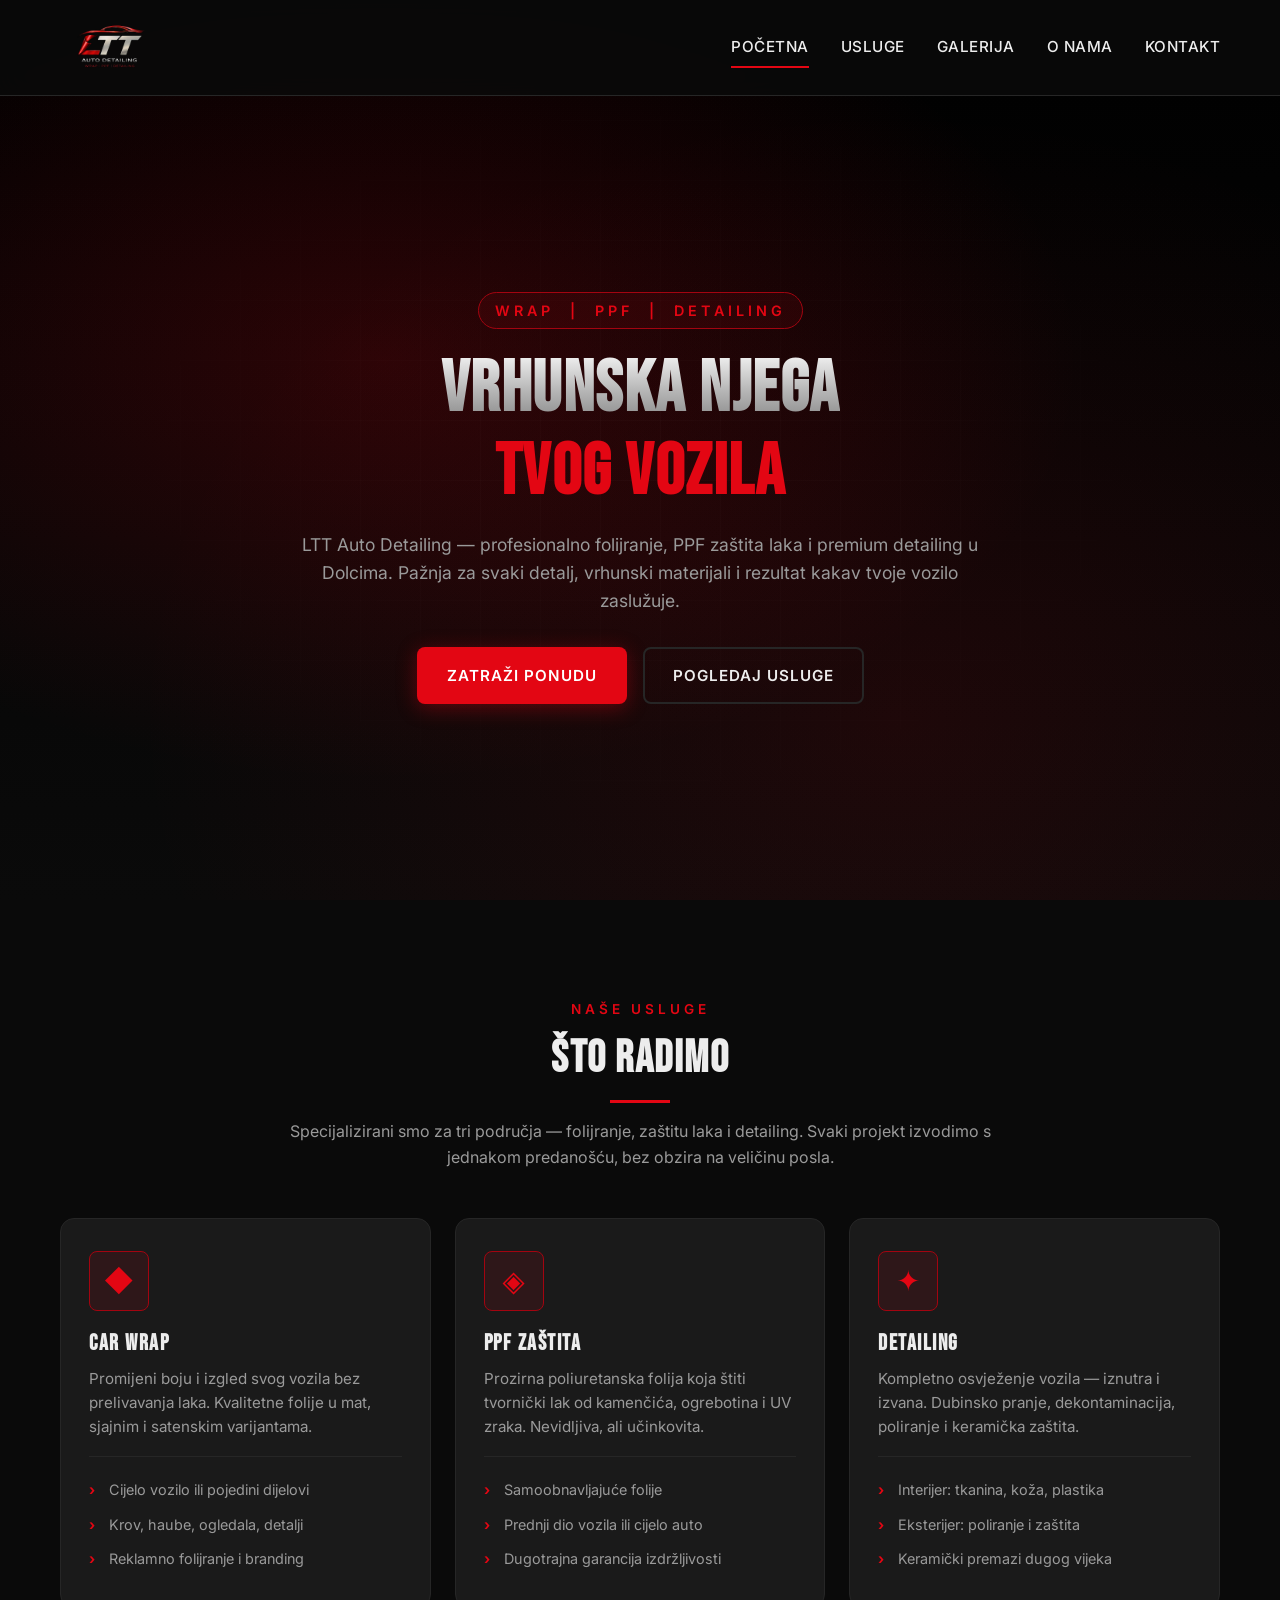
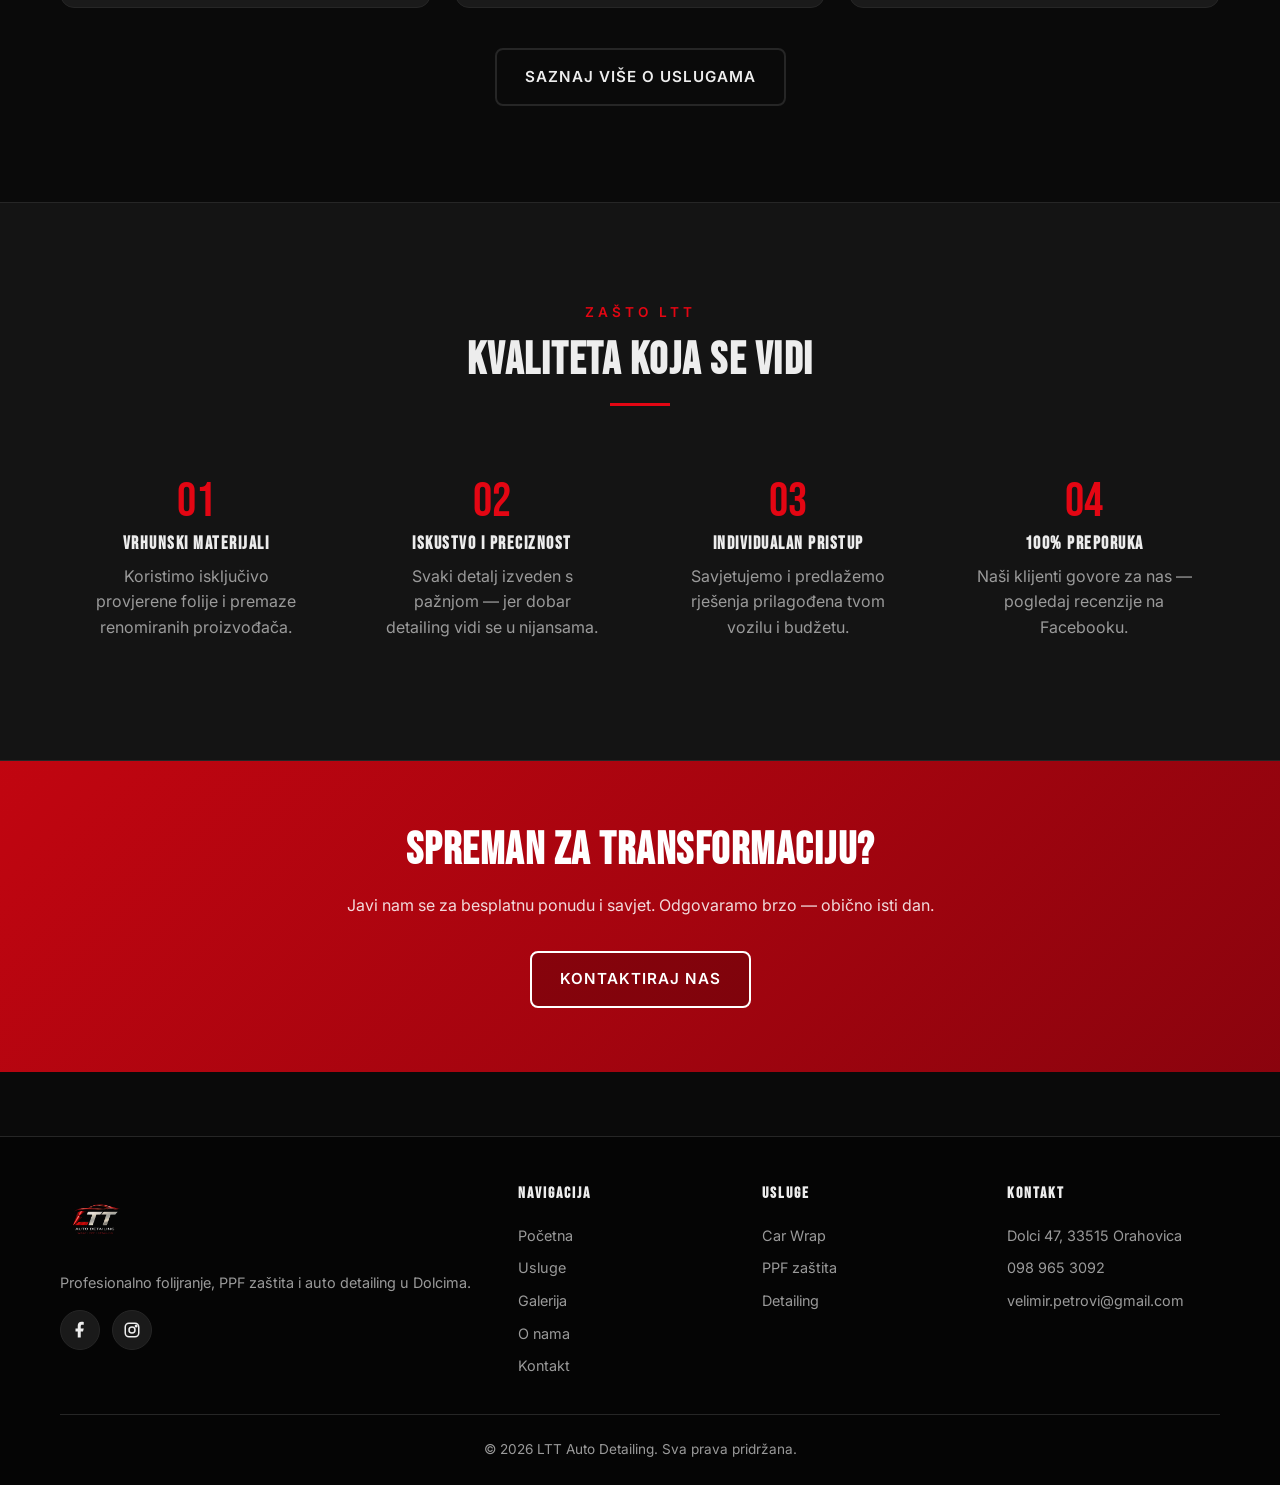
==== index.html @ 3e477ee9 "Initial commit — LTT Auto Detailing website" ====
<!DOCTYPE html>
<html lang="hr">
<head>
<meta charset="UTF-8">
<meta name="viewport" content="width=device-width, initial-scale=1.0">
<title>LTT Auto Detailing Orahovica — Wrap, PPF i Detailing vozila</title>
<meta name="description" content="LTT Auto Detailing Orahovica — profesionalno folijranje vozila (wrap), PPF zaštita laka i premium detailing. Vrhunska kvaliteta, pouzdanost i pažnja za svaki detalj.">
<meta name="keywords" content="auto detailing Orahovica, wrap folija auto, PPF zaštita, poliranje auta, keramička zaštita, LTT Auto Detailing, folijranje vozila Slavonija">
<meta name="author" content="LTT Auto Detailing">
<meta name="robots" content="index, follow">
<link rel="canonical" href="/index.html">

<!-- Open Graph -->
<meta property="og:type" content="website">
<meta property="og:title" content="LTT Auto Detailing — Wrap, PPF i Detailing">
<meta property="og:description" content="Profesionalno folijranje, PPF zaštita i detailing vozila u Dolcima. Vrhunski materijali i besprijekorna izvedba.">
<meta property="og:image" content="img/logo.webp">
<meta property="og:locale" content="hr_HR">

<link rel="icon" type="image/webp" href="img/logo.webp">
<link rel="preconnect" href="https://fonts.googleapis.com">
<link rel="preconnect" href="https://fonts.gstatic.com" crossorigin>
<link href="https://fonts.googleapis.com/css2?family=Bebas+Neue&family=Inter:wght@400;500;600;700&display=swap" rel="stylesheet">
<link rel="stylesheet" href="css/style.css">

<!-- Schema.org LocalBusiness -->
<script type="application/ld+json">
{
  "@context": "https://schema.org",
  "@type": "AutoBodyShop",
  "name": "LTT Auto Detailing",
  "image": "img/logo.webp",
  "description": "Profesionalni auto detailing, wrap folijranje i PPF zaštita vozila.",
  "address": {
    "@type": "PostalAddress",
    "streetAddress": "Dolci 47",
    "addressLocality": "Orahovica",
    "postalCode": "33515",
    "addressCountry": "HR"
  },
  "geo": { "@type": "GeoCoordinates", "latitude": 45.5499415, "longitude": 17.9334057 },
  "telephone": "+385989653092",
  "email": "velimir.petrovi@gmail.com",
  "url": "/",
  "openingHoursSpecification": [
    { "@type": "OpeningHoursSpecification", "dayOfWeek": ["Monday","Tuesday","Wednesday","Thursday","Friday","Saturday"], "opens": "09:00", "closes": "17:00" }
  ],
  "sameAs": [
    "https://www.facebook.com/ltautodetailingdolci",
    "https://www.instagram.com/ltt_auto_detailing/"
  ],
  "aggregateRating": { "@type": "AggregateRating", "ratingValue": "5.0", "reviewCount": "6" }
}
</script>
</head>
<body>

<!-- HEADER -->
<header class="site-header">
  <div class="header-inner">
    <a href="index.html" class="logo-link" aria-label="LTT Auto Detailing — naslovnica">
      <img src="img/logo.webp" alt="LTT Auto Detailing logo">
    </a>
    <button class="nav-toggle" aria-label="Otvori izbornik" aria-expanded="false">
      <span></span><span></span><span></span>
    </button>
    <nav class="nav">
      <a href="index.html" class="active">Početna</a>
      <a href="usluge.html">Usluge</a>
      <a href="galerija.html">Galerija</a>
      <a href="o-nama.html">O nama</a>
      <a href="kontakt.html">Kontakt</a>
    </nav>
  </div>
</header>

<!-- HERO -->
<section class="hero">
  <div class="hero-inner">
    <span class="eyebrow">Wrap &nbsp;|&nbsp; PPF &nbsp;|&nbsp; Detailing</span>
    <h1><span class="silver">Vrhunska njega</span><br><span class="accent">tvog vozila</span></h1>
    <p class="lead">
      LTT Auto Detailing — profesionalno folijranje, PPF zaštita laka i premium detailing u Dolcima.
      Pažnja za svaki detalj, vrhunski materijali i rezultat kakav tvoje vozilo zaslužuje.
    </p>
    <div class="hero-cta">
      <a href="kontakt.html" class="btn btn-primary">Zatraži ponudu</a>
      <a href="usluge.html" class="btn btn-ghost">Pogledaj usluge</a>
    </div>
  </div>
</section>

<!-- USLUGE preview -->
<section class="section">
  <div class="container">
    <div class="section-header">
      <span class="eyebrow">Naše usluge</span>
      <h2 class="underline-red">Što radimo</h2>
      <p>Specijalizirani smo za tri područja — folijranje, zaštitu laka i detailing. Svaki projekt izvodimo s jednakom predanošću, bez obzira na veličinu posla.</p>
    </div>

    <div class="services-grid">
      <article class="service-card">
        <div class="service-icon">◆</div>
        <h3>Car Wrap</h3>
        <p>Promijeni boju i izgled svog vozila bez preliv­avanja laka. Kvalitetne folije u mat, sjajnim i satenskim varijantama.</p>
        <ul>
          <li>Cijelo vozilo ili pojedini dijelovi</li>
          <li>Krov, haube, ogledala, detalji</li>
          <li>Reklamno folijranje i branding</li>
        </ul>
      </article>

      <article class="service-card">
        <div class="service-icon">◈</div>
        <h3>PPF zaštita</h3>
        <p>Prozirna poliuretanska folija koja štiti tvornički lak od kamenčića, ogrebotina i UV zraka. Nevidljiva, ali učinkovita.</p>
        <ul>
          <li>Samoobnavljajuće folije</li>
          <li>Prednji dio vozila ili cijelo auto</li>
          <li>Dugotrajna garancija izdržljivosti</li>
        </ul>
      </article>

      <article class="service-card">
        <div class="service-icon">✦</div>
        <h3>Detailing</h3>
        <p>Kompletno osvježenje vozila — iznutra i izvana. Dubinsko pranje, dekontaminacija, poliranje i keramička zaštita.</p>
        <ul>
          <li>Interijer: tkanina, koža, plastika</li>
          <li>Eksterijer: poliranje i zaštita</li>
          <li>Keramički premazi dugog vijeka</li>
        </ul>
      </article>
    </div>

    <div style="text-align:center; margin-top:2.5rem;">
      <a href="usluge.html" class="btn btn-ghost">Saznaj više o uslugama</a>
    </div>
  </div>
</section>

<!-- ZAŠTO MI -->
<section class="section section-alt">
  <div class="container">
    <div class="section-header">
      <span class="eyebrow">Zašto LTT</span>
      <h2 class="underline-red">Kvaliteta koja se vidi</h2>
    </div>

    <div class="features">
      <div class="feature">
        <div class="feature-num">01</div>
        <h3>Vrhunski materijali</h3>
        <p>Koristimo isključivo provjerene folije i premaze renomiranih proizvođača.</p>
      </div>
      <div class="feature">
        <div class="feature-num">02</div>
        <h3>Iskustvo i preciznost</h3>
        <p>Svaki detalj izveden s pažnjom — jer dobar detailing vidi se u nijansama.</p>
      </div>
      <div class="feature">
        <div class="feature-num">03</div>
        <h3>Individualan pristup</h3>
        <p>Savjetujemo i predlažemo rješenja prilagođena tvom vozilu i budžetu.</p>
      </div>
      <div class="feature">
        <div class="feature-num">04</div>
        <h3>100% preporuka</h3>
        <p>Naši klijenti govore za nas — pogledaj recenzije na Facebooku.</p>
      </div>
    </div>
  </div>
</section>

<!-- CTA -->
<section class="cta-strip">
  <div class="container">
    <h2>Spreman za transformaciju?</h2>
    <p>Javi nam se za besplatnu ponudu i savjet. Odgovaramo brzo — obično isti dan.</p>
    <a href="kontakt.html" class="btn btn-ghost">Kontaktiraj nas</a>
  </div>
</section>

<!-- FOOTER -->
<footer class="site-footer">
  <div class="container">
    <div class="footer-grid">
      <div class="footer-brand">
        <img src="img/logo.webp" alt="LTT Auto Detailing">
        <p>Profesionalno folijranje, PPF zaštita i auto detailing u Dolcima.</p>
        <div class="socials">
          <a href="https://www.facebook.com/ltautodetailingdolci?locale=hr_HR" target="_blank" rel="noopener" aria-label="Facebook">
            <svg width="18" height="18" viewBox="0 0 24 24" fill="currentColor"><path d="M13 22v-8h3l1-4h-4V7c0-1.1.4-2 2-2h2V1.2C16.5 1.1 15.3 1 14 1c-3 0-5 1.8-5 5v4H6v4h3v8h4z"/></svg>
          </a>
          <a href="https://www.instagram.com/ltt_auto_detailing/" target="_blank" rel="noopener" aria-label="Instagram">
            <svg width="18" height="18" viewBox="0 0 24 24" fill="none" stroke="currentColor" stroke-width="2"><rect x="3" y="3" width="18" height="18" rx="5"/><circle cx="12" cy="12" r="4"/><circle cx="17.5" cy="6.5" r="1" fill="currentColor"/></svg>
          </a>
        </div>
      </div>
      <div>
        <h4>Navigacija</h4>
        <ul>
          <li><a href="index.html">Početna</a></li>
          <li><a href="usluge.html">Usluge</a></li>
          <li><a href="galerija.html">Galerija</a></li>
          <li><a href="o-nama.html">O nama</a></li>
          <li><a href="kontakt.html">Kontakt</a></li>
        </ul>
      </div>
      <div>
        <h4>Usluge</h4>
        <ul>
          <li><a href="usluge.html#wrap">Car Wrap</a></li>
          <li><a href="usluge.html#ppf">PPF zaštita</a></li>
          <li><a href="usluge.html#detailing">Detailing</a></li>
        </ul>
      </div>
      <div>
        <h4>Kontakt</h4>
        <ul>
          <li>Dolci 47, 33515 Orahovica</li>
          <li><a href="tel:+385989653092">098 965 3092</a></li>
          <li><a href="mailto:velimir.petrovi@gmail.com">velimir.petrovi@gmail.com</a></li>
        </ul>
      </div>
    </div>
    <div class="footer-bottom">
      © <span class="year"></span> LTT Auto Detailing. Sva prava pridržana.
    </div>
  </div>
</footer>

<script src="js/script.js"></script>
</body>
</html>
---- css/style.css ----
/* ==========================================================================
   LTT Auto Detailing — stylesheet
   Paleta: crna pozadina, crveni akcent (#e30613), srebrno/metalik tekst
   ========================================================================== */

:root {
  --bg: #0a0a0a;
  --bg-elev: #141414;
  --bg-card: #1a1a1a;
  --border: #262626;
  --red: #e30613;
  --red-dark: #a30410;
  --red-glow: rgba(227, 6, 19, 0.35);
  --text: #ededed;
  --text-muted: #9a9a9a;
  --silver: linear-gradient(180deg, #ffffff 0%, #b8b8b8 50%, #7a7a7a 100%);
  --shadow: 0 10px 30px rgba(0, 0, 0, 0.5);
  --radius: 8px;
  --radius-lg: 14px;
  --max-w: 1200px;
  --header-h: 96px;
}

* { box-sizing: border-box; margin: 0; padding: 0; }

html { scroll-behavior: smooth; }

body {
  font-family: 'Inter', system-ui, -apple-system, Segoe UI, Roboto, Arial, sans-serif;
  background: var(--bg);
  color: var(--text);
  line-height: 1.6;
  min-height: 100vh;
  overflow-x: hidden;
}

img { max-width: 100%; display: block; height: auto; }

a { color: inherit; text-decoration: none; transition: color .2s ease; }
a:hover { color: var(--red); }

h1, h2, h3, h4 {
  font-family: 'Bebas Neue', 'Oswald', Impact, sans-serif;
  font-weight: 700;
  letter-spacing: 1.5px;
  line-height: 1.15;
  text-transform: uppercase;
}

h1 { font-size: clamp(2.4rem, 6vw, 4.5rem); }
h2 { font-size: clamp(1.8rem, 4vw, 2.8rem); margin-bottom: 1rem; }
h3 { font-size: 1.4rem; margin-bottom: .6rem; }

p { color: var(--text-muted); }

.container {
  max-width: var(--max-w);
  margin: 0 auto;
  padding: 0 1.25rem;
}

.accent { color: var(--red); }

/* Silver metallic text effect */
.silver {
  background: var(--silver);
  -webkit-background-clip: text;
  background-clip: text;
  -webkit-text-fill-color: transparent;
  color: transparent;
}

/* ---------- HEADER ---------- */
.site-header {
  position: fixed;
  top: 0; left: 0; right: 0;
  height: var(--header-h);
  background: rgba(10, 10, 10, 0.85);
  backdrop-filter: blur(12px);
  -webkit-backdrop-filter: blur(12px);
  border-bottom: 1px solid var(--border);
  z-index: 100;
}

.header-inner {
  max-width: var(--max-w);
  margin: 0 auto;
  height: 100%;
  padding: 0 1.25rem;
  display: flex;
  align-items: center;
  justify-content: space-between;
}

.logo-link { display: flex; align-items: center; gap: .75rem; }
.logo-link img { height: 99px; width: auto; }
.logo-link:hover { color: var(--text); }

.nav { display: flex; align-items: center; gap: 2rem; }
.nav a {
  font-size: .95rem;
  font-weight: 500;
  letter-spacing: .5px;
  text-transform: uppercase;
  position: relative;
  padding: .25rem 0;
}
.nav a::after {
  content: '';
  position: absolute;
  bottom: -4px; left: 0;
  width: 0; height: 2px;
  background: var(--red);
  transition: width .25s ease;
}
.nav a:hover::after,
.nav a.active::after { width: 100%; }
.nav a.active { color: var(--text); }

.nav-toggle {
  display: none;
  background: none;
  border: 0;
  color: var(--text);
  cursor: pointer;
  padding: .5rem;
}
.nav-toggle span {
  display: block;
  width: 26px;
  height: 2px;
  background: var(--text);
  margin: 5px 0;
  transition: transform .25s, opacity .25s;
}

/* ---------- HERO ---------- */
.hero {
  min-height: 100vh;
  padding-top: var(--header-h);
  display: flex;
  align-items: center;
  position: relative;
  overflow: hidden;
  background:
    radial-gradient(ellipse at 30% 40%, rgba(227, 6, 19, 0.18) 0%, transparent 55%),
    radial-gradient(ellipse at 70% 80%, rgba(227, 6, 19, 0.10) 0%, transparent 60%),
    linear-gradient(180deg, #000 0%, #0a0a0a 100%);
}

.hero::before {
  content: '';
  position: absolute; inset: 0;
  background-image:
    linear-gradient(rgba(255,255,255,.02) 1px, transparent 1px),
    linear-gradient(90deg, rgba(255,255,255,.02) 1px, transparent 1px);
  background-size: 60px 60px;
  pointer-events: none;
  mask-image: radial-gradient(ellipse at center, #000 0%, transparent 75%);
}

.hero-inner {
  position: relative;
  z-index: 1;
  text-align: center;
  padding: 4rem 1.25rem;
  width: 100%;
}

.hero .eyebrow {
  display: inline-block;
  color: var(--red);
  font-size: .9rem;
  font-weight: 600;
  letter-spacing: 4px;
  text-transform: uppercase;
  margin-bottom: 1.25rem;
  padding: .4rem 1rem;
  border: 1px solid var(--red-dark);
  border-radius: 999px;
  background: rgba(227, 6, 19, 0.08);
}

.hero h1 { margin-bottom: 1rem; }
.hero .lead {
  max-width: 680px;
  margin: 0 auto 2rem;
  font-size: 1.1rem;
  color: var(--text-muted);
}

.hero-cta { display: flex; justify-content: center; gap: 1rem; flex-wrap: wrap; }

/* ---------- BUTTONS ---------- */
.btn {
  display: inline-flex;
  align-items: center;
  gap: .5rem;
  padding: .9rem 1.75rem;
  font-weight: 600;
  font-size: .95rem;
  text-transform: uppercase;
  letter-spacing: 1px;
  border-radius: var(--radius);
  border: 2px solid transparent;
  cursor: pointer;
  transition: all .25s ease;
  font-family: inherit;
}

.btn-primary {
  background: var(--red);
  color: #fff;
  box-shadow: 0 4px 20px var(--red-glow);
}
.btn-primary:hover {
  background: var(--red-dark);
  color: #fff;
  transform: translateY(-2px);
  box-shadow: 0 8px 28px var(--red-glow);
}

.btn-ghost {
  background: transparent;
  color: var(--text);
  border-color: var(--border);
}
.btn-ghost:hover {
  border-color: var(--red);
  color: var(--red);
}

/* ---------- SECTION ---------- */
.section { padding: 6rem 0; position: relative; }
.section-alt { background: var(--bg-elev); border-top: 1px solid var(--border); border-bottom: 1px solid var(--border); }

.section-header { text-align: center; margin-bottom: 3rem; }
.section-header .eyebrow {
  color: var(--red);
  font-size: .85rem;
  font-weight: 600;
  letter-spacing: 4px;
  text-transform: uppercase;
  display: inline-block;
  margin-bottom: .75rem;
}
.section-header p { max-width: 720px; margin: 1rem auto 0; }

/* Red underline accent */
.underline-red::after {
  content: '';
  display: block;
  width: 60px;
  height: 3px;
  background: var(--red);
  margin: 1rem auto 0;
}

/* ---------- SERVICES GRID ---------- */
.services-grid {
  display: grid;
  grid-template-columns: repeat(auto-fit, minmax(280px, 1fr));
  gap: 1.5rem;
}

.service-card {
  background: var(--bg-card);
  border: 1px solid var(--border);
  border-radius: var(--radius-lg);
  padding: 2rem 1.75rem;
  transition: transform .3s ease, border-color .3s ease, box-shadow .3s ease;
  position: relative;
  overflow: hidden;
}
.service-card::before {
  content: '';
  position: absolute; top: 0; left: 0;
  width: 100%; height: 3px;
  background: linear-gradient(90deg, var(--red), transparent);
  transform: scaleX(0);
  transform-origin: left;
  transition: transform .4s ease;
}
.service-card:hover {
  transform: translateY(-6px);
  border-color: var(--red-dark);
  box-shadow: 0 20px 40px rgba(0,0,0,.6), 0 0 0 1px var(--red-dark);
}
.service-card:hover::before { transform: scaleX(1); }

.service-icon {
  width: 60px; height: 60px;
  display: flex; align-items: center; justify-content: center;
  background: rgba(227, 6, 19, 0.1);
  border: 1px solid var(--red-dark);
  border-radius: var(--radius);
  margin-bottom: 1.25rem;
  color: var(--red);
  font-size: 1.8rem;
}

.service-card h3 { color: var(--text); }
.service-card p { font-size: .95rem; }
.service-card ul {
  list-style: none;
  margin-top: 1rem;
  padding-top: 1rem;
  border-top: 1px solid var(--border);
}
.service-card ul li {
  color: var(--text-muted);
  font-size: .9rem;
  padding: .35rem 0;
  padding-left: 1.25rem;
  position: relative;
}
.service-card ul li::before {
  content: '›';
  position: absolute; left: 0;
  color: var(--red);
  font-weight: bold;
}

/* ---------- WHY US ---------- */
.features {
  display: grid;
  grid-template-columns: repeat(auto-fit, minmax(220px, 1fr));
  gap: 1.5rem;
  margin-top: 2rem;
}
.feature {
  text-align: center;
  padding: 1.5rem;
}
.feature-num {
  font-family: 'Bebas Neue', sans-serif;
  font-size: 3rem;
  color: var(--red);
  line-height: 1;
  margin-bottom: .5rem;
}
.feature h3 { font-size: 1.1rem; }

/* ---------- CTA STRIP ---------- */
.cta-strip {
  background:
    linear-gradient(135deg, rgba(227,6,19,.85) 0%, rgba(163,4,16,.85) 100%),
    #000;
  padding: 4rem 0;
  text-align: center;
}
.cta-strip h2 { color: #fff; }
.cta-strip p { color: rgba(255,255,255,.85); max-width: 600px; margin: 1rem auto 2rem; }
.cta-strip .btn-ghost {
  border-color: #fff; color: #fff;
  background: rgba(0,0,0,.2);
}
.cta-strip .btn-ghost:hover {
  background: #fff; color: var(--red);
}

/* ---------- GALLERY ---------- */
.gallery-grid {
  display: grid;
  grid-template-columns: repeat(auto-fit, minmax(260px, 1fr));
  gap: 1rem;
}
.gallery-item {
  aspect-ratio: 4/3;
  background: var(--bg-card);
  border: 1px solid var(--border);
  border-radius: var(--radius);
  overflow: hidden;
  position: relative;
  cursor: pointer;
}
.gallery-item img {
  width: 100%; height: 100%;
  object-fit: cover;
  transition: transform .5s ease;
}
.gallery-item:hover img { transform: scale(1.06); }
.gallery-item::after {
  content: '';
  position: absolute; inset: 0;
  background: linear-gradient(180deg, transparent 60%, rgba(227,6,19,.5));
  opacity: 0;
  transition: opacity .3s;
}
.gallery-item:hover::after { opacity: 1; }

.gallery-placeholder {
  aspect-ratio: 4/3;
  background: var(--bg-card);
  border: 2px dashed var(--border);
  border-radius: var(--radius);
  display: flex;
  align-items: center;
  justify-content: center;
  color: var(--text-muted);
  font-size: .9rem;
  text-align: center;
  padding: 1rem;
}

/* ---------- ABOUT ---------- */
.about-grid {
  display: grid;
  grid-template-columns: 1fr 1fr;
  gap: 3rem;
  align-items: center;
}
.about-img {
  border-radius: var(--radius-lg);
  overflow: hidden;
  border: 1px solid var(--border);
  box-shadow: var(--shadow);
  background: var(--bg-card);
  aspect-ratio: 4/3;
  display: flex; align-items: center; justify-content: center;
}
.about-img img { width: 100%; height: 100%; object-fit: cover; }
/* Varijanta za logo (centrirano, s paddingom) */
.about-img--logo { padding: 3rem; }
.about-img--logo img { width: auto; height: auto; max-width: 80%; object-fit: contain; }
.about-text p { margin-bottom: 1rem; font-size: 1.02rem; }
.about-stats {
  display: grid;
  grid-template-columns: repeat(3, 1fr);
  gap: 1rem;
  margin-top: 2rem;
}
.stat { text-align: center; padding: 1rem; border: 1px solid var(--border); border-radius: var(--radius); background: var(--bg-card); }
.stat-num { font-family: 'Bebas Neue', sans-serif; font-size: 2.4rem; color: var(--red); line-height: 1; }
.stat-label { font-size: .8rem; color: var(--text-muted); text-transform: uppercase; letter-spacing: 1px; }

/* ---------- CONTACT ---------- */
.contact-grid {
  display: grid;
  grid-template-columns: 1fr 1fr;
  gap: 2.5rem;
}
.contact-info { display: flex; flex-direction: column; gap: 1.5rem; }
.contact-item {
  display: flex;
  gap: 1rem;
  align-items: flex-start;
  padding: 1.25rem;
  background: var(--bg-card);
  border: 1px solid var(--border);
  border-radius: var(--radius);
  transition: border-color .25s;
}
.contact-item:hover { border-color: var(--red-dark); }
.contact-item .icon {
  flex-shrink: 0;
  width: 44px; height: 44px;
  background: rgba(227,6,19,.1);
  border: 1px solid var(--red-dark);
  border-radius: var(--radius);
  display: flex; align-items: center; justify-content: center;
  color: var(--red);
}
.contact-item h4 { font-size: 1rem; text-transform: uppercase; letter-spacing: 1px; margin-bottom: .25rem; color: var(--text); font-family: inherit; }
.contact-item p, .contact-item a { color: var(--text-muted); font-size: .95rem; }
.contact-item a:hover { color: var(--red); }

/* Form */
.contact-form {
  background: var(--bg-card);
  border: 1px solid var(--border);
  border-radius: var(--radius-lg);
  padding: 2rem;
}
.form-row { margin-bottom: 1.25rem; }
.form-row label {
  display: block;
  font-size: .85rem;
  text-transform: uppercase;
  letter-spacing: 1px;
  margin-bottom: .5rem;
  color: var(--text);
  font-weight: 500;
}
.form-row input,
.form-row select,
.form-row textarea {
  width: 100%;
  padding: .85rem 1rem;
  background: var(--bg);
  border: 1px solid var(--border);
  border-radius: var(--radius);
  color: var(--text);
  font-family: inherit;
  font-size: .95rem;
  transition: border-color .2s, box-shadow .2s;
}
.form-row input:focus,
.form-row select:focus,
.form-row textarea:focus {
  outline: none;
  border-color: var(--red);
  box-shadow: 0 0 0 3px var(--red-glow);
}
.form-row textarea { resize: vertical; min-height: 120px; }

/* Success message */
.form-success {
  text-align: center;
  padding: 2rem 1rem;
  animation: fadeIn .4s ease;
}
.form-success .success-icon {
  width: 72px; height: 72px;
  margin: 0 auto 1.25rem;
  border-radius: 50%;
  background: rgba(227, 6, 19, 0.12);
  border: 2px solid var(--red);
  display: flex; align-items: center; justify-content: center;
  color: var(--red);
  font-size: 2.4rem;
  font-weight: 700;
  box-shadow: 0 0 0 6px rgba(227, 6, 19, 0.08);
}
.form-success h3 {
  color: var(--text);
  font-size: 1.5rem;
  margin-bottom: .5rem;
}
.form-success p {
  color: var(--text-muted);
  font-size: 1rem;
}
@keyframes fadeIn {
  from { opacity: 0; transform: translateY(10px); }
  to   { opacity: 1; transform: translateY(0); }
}
@keyframes fadeOut {
  from { opacity: 1; transform: translateY(0); }
  to   { opacity: 0; transform: translateY(-10px); }
}
.form-success.fade-out { animation: fadeOut .4s ease forwards; }
.fade-in { animation: fadeIn .45s ease both; }

/* Hours */
.hours-list {
  background: var(--bg-card);
  border: 1px solid var(--border);
  border-radius: var(--radius);
  overflow: hidden;
}
.hours-list li {
  display: flex;
  justify-content: space-between;
  padding: .85rem 1.25rem;
  border-bottom: 1px solid var(--border);
  list-style: none;
  font-size: .95rem;
}
.hours-list li:last-child { border-bottom: 0; }
.hours-list li.today { background: rgba(227,6,19,.08); }
.hours-list .day { color: var(--text); font-weight: 500; text-transform: uppercase; letter-spacing: 1px; font-size: .85rem; }
.hours-list .time { color: var(--text-muted); }
.hours-list .closed { color: var(--red); font-weight: 600; }

/* Map */
.map-wrap {
  margin-top: 3rem;
  border-radius: var(--radius-lg);
  overflow: hidden;
  border: 1px solid var(--border);
  height: 420px;
  filter: grayscale(30%) contrast(1.1);
}
.map-wrap iframe { width: 100%; height: 100%; border: 0; display: block; }

/* ---------- FOOTER ---------- */
.site-footer {
  background: #050505;
  border-top: 1px solid var(--border);
  padding: 3rem 0 1.5rem;
  margin-top: 4rem;
}
.footer-grid {
  display: grid;
  grid-template-columns: 2fr 1fr 1fr 1fr;
  gap: 2rem;
  margin-bottom: 2rem;
}
.footer-grid h4 {
  font-size: 1rem;
  color: var(--text);
  margin-bottom: 1rem;
  letter-spacing: 2px;
}
.footer-grid ul { list-style: none; }
.footer-grid li { padding: .3rem 0; font-size: .9rem; color: var(--text-muted); }
.footer-grid a { color: var(--text-muted); }
.footer-grid a:hover { color: var(--red); }
.footer-brand img { height: 70px; margin-bottom: 1rem; }
.footer-brand p { font-size: .9rem; }

.socials { display: flex; gap: .75rem; margin-top: 1rem; }
.socials a {
  width: 40px; height: 40px;
  border-radius: 50%;
  background: var(--bg-card);
  border: 1px solid var(--border);
  display: flex; align-items: center; justify-content: center;
  color: var(--text);
  transition: all .25s;
}
.socials a:hover {
  background: var(--red);
  border-color: var(--red);
  color: #fff;
  transform: translateY(-3px);
}

.footer-bottom {
  border-top: 1px solid var(--border);
  padding-top: 1.5rem;
  text-align: center;
  font-size: .85rem;
  color: var(--text-muted);
}

/* ---------- PAGE HERO (inner pages) ---------- */
.page-hero {
  padding-top: calc(var(--header-h) + 4rem);
  padding-bottom: 4rem;
  text-align: center;
  background:
    radial-gradient(ellipse at center top, rgba(227,6,19,.18) 0%, transparent 60%),
    linear-gradient(180deg, #000, #0a0a0a);
  border-bottom: 1px solid var(--border);
}
.page-hero p { max-width: 680px; margin: 1rem auto 0; }
.breadcrumbs {
  font-size: .85rem;
  color: var(--text-muted);
  margin-top: 1rem;
  text-transform: uppercase;
  letter-spacing: 2px;
}
.breadcrumbs a:hover { color: var(--red); }

/* ---------- RESPONSIVE ---------- */
@media (max-width: 860px) {
  .about-grid, .contact-grid { grid-template-columns: 1fr; }
  .footer-grid { grid-template-columns: 1fr 1fr; }
}

@media (max-width: 640px) {
  .nav-toggle { display: block; }
  .nav {
    position: fixed;
    top: var(--header-h);
    left: 0; right: 0;
    background: rgba(10,10,10,.98);
    backdrop-filter: blur(12px);
    flex-direction: column;
    gap: 0;
    padding: 1rem 0;
    border-bottom: 1px solid var(--border);
    transform: translateY(-120%);
    transition: transform .3s ease;
  }
  .nav.open { transform: translateY(0); }
  .nav a { padding: 1rem 1.5rem; width: 100%; text-align: center; }
  .section { padding: 4rem 0; }
  .footer-grid { grid-template-columns: 1fr; text-align: center; }
  .socials { justify-content: center; }
  .about-stats { grid-template-columns: 1fr; }
  .logo-link img { height: 75px; }
}
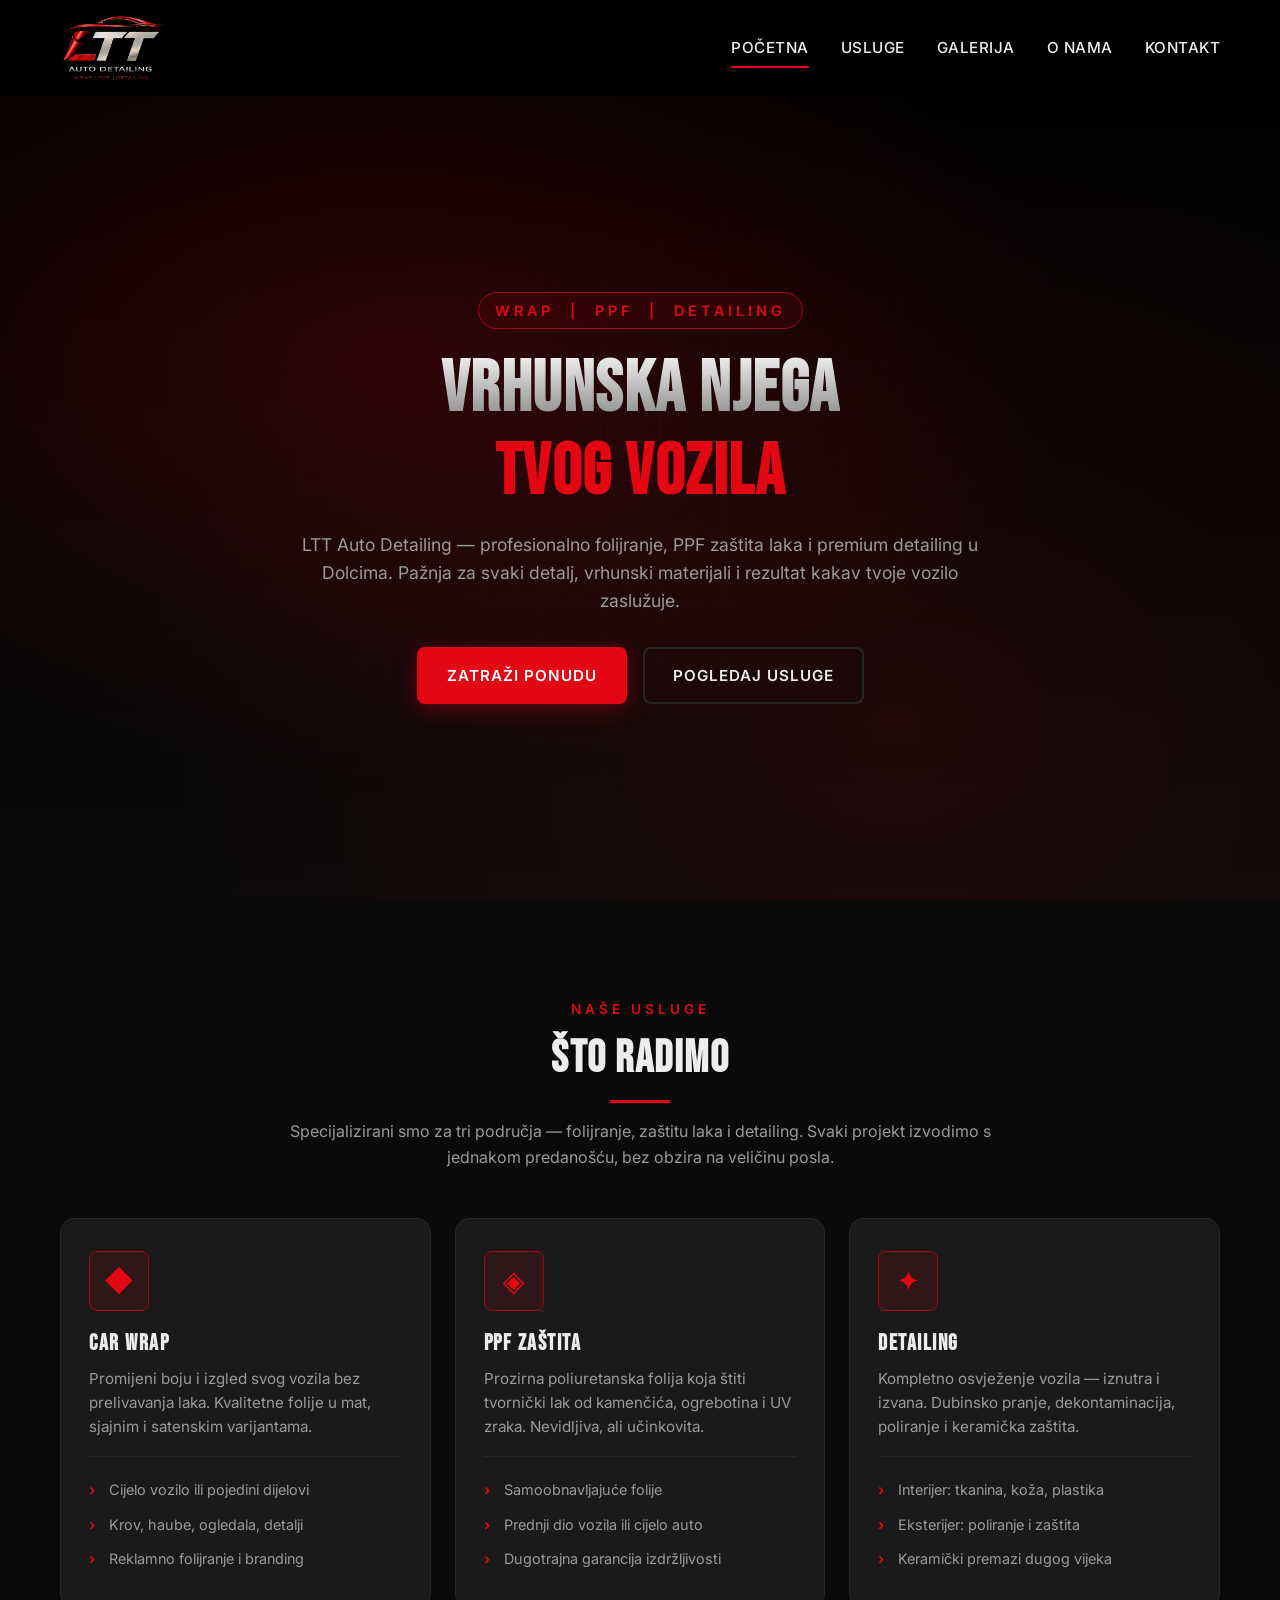
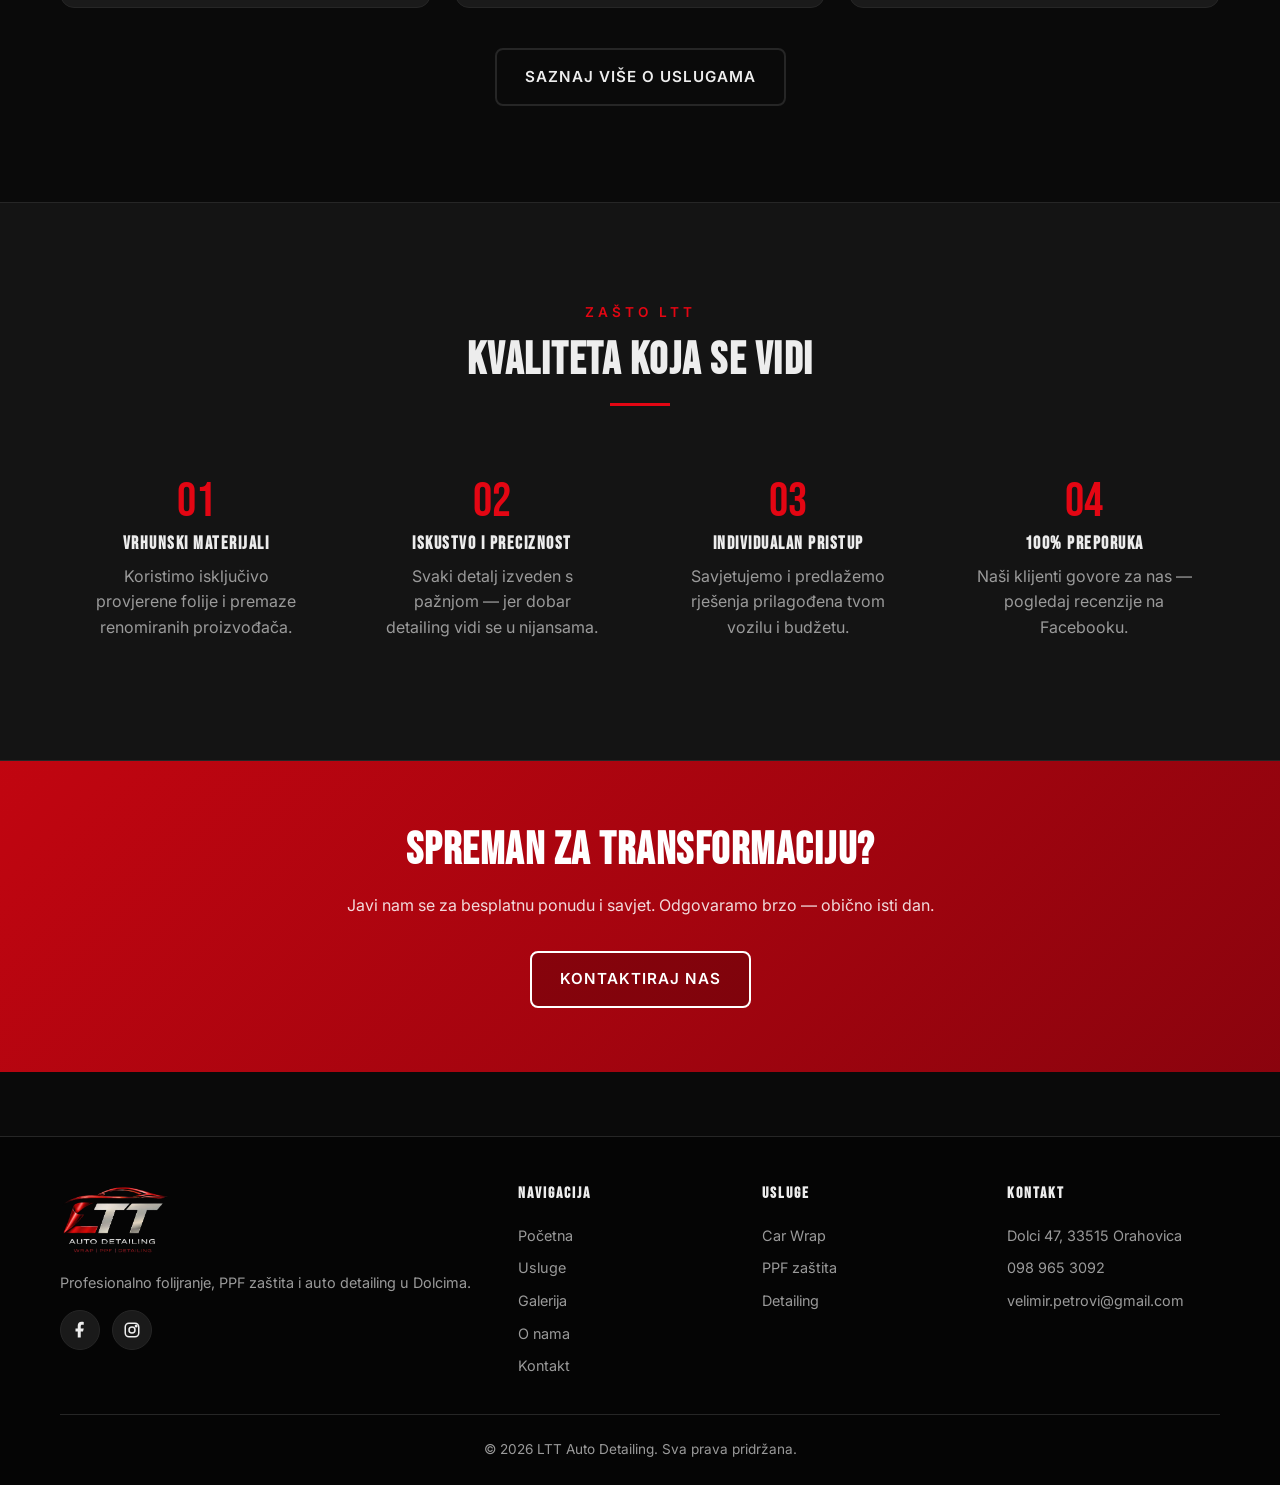
==== commit 61b6f084: "Make homepage service cards link to their sections on usluge.html Co-Authored-By: Claude Opus 4.6 <n" ====
--- a/index.html
+++ b/index.html
@@ -8,13 +8,14 @@
 <meta name="keywords" content="auto detailing Orahovica, wrap folija auto, PPF zaštita, poliranje auta, keramička zaštita, LTT Auto Detailing, folijranje vozila Slavonija">
 <meta name="author" content="LTT Auto Detailing">
 <meta name="robots" content="index, follow">
-<link rel="canonical" href="/index.html">
+<link rel="canonical" href="https://ltt-auto-detailing.pages.dev/">
+<meta property="og:url" content="https://ltt-auto-detailing.pages.dev/">
 
 <!-- Open Graph -->
 <meta property="og:type" content="website">
 <meta property="og:title" content="LTT Auto Detailing — Wrap, PPF i Detailing">
 <meta property="og:description" content="Profesionalno folijranje, PPF zaštita i detailing vozila u Dolcima. Vrhunski materijali i besprijekorna izvedba.">
-<meta property="og:image" content="img/logo.webp">
+<meta property="og:image" content="https://ltt-auto-detailing.pages.dev/img/logo.webp">
 <meta property="og:locale" content="hr_HR">
 
 <link rel="icon" type="image/webp" href="img/logo.webp">
@@ -29,7 +30,8 @@
   "@context": "https://schema.org",
   "@type": "AutoBodyShop",
   "name": "LTT Auto Detailing",
-  "image": "img/logo.webp",
+  "image": "https://ltt-auto-detailing.pages.dev/img/logo.webp",
+  "logo": "https://ltt-auto-detailing.pages.dev/img/logo.webp",
   "description": "Profesionalni auto detailing, wrap folijranje i PPF zaštita vozila.",
   "address": {
     "@type": "PostalAddress",
@@ -41,7 +43,7 @@
   "geo": { "@type": "GeoCoordinates", "latitude": 45.5499415, "longitude": 17.9334057 },
   "telephone": "+385989653092",
   "email": "velimir.petrovi@gmail.com",
-  "url": "/",
+  "url": "https://ltt-auto-detailing.pages.dev/",
   "openingHoursSpecification": [
     { "@type": "OpeningHoursSpecification", "dayOfWeek": ["Monday","Tuesday","Wednesday","Thursday","Friday","Saturday"], "opens": "09:00", "closes": "17:00" }
   ],
@@ -100,7 +102,7 @@
     </div>
 
     <div class="services-grid">
-      <article class="service-card">
+      <a class="service-card" href="usluge.html#wrap">
         <div class="service-icon">◆</div>
         <h3>Car Wrap</h3>
         <p>Promijeni boju i izgled svog vozila bez preliv­avanja laka. Kvalitetne folije u mat, sjajnim i satenskim varijantama.</p>
@@ -109,9 +111,9 @@
           <li>Krov, haube, ogledala, detalji</li>
           <li>Reklamno folijranje i branding</li>
         </ul>
-      </article>
-
-      <article class="service-card">
+      </a>
+
+      <a class="service-card" href="usluge.html#ppf">
         <div class="service-icon">◈</div>
         <h3>PPF zaštita</h3>
         <p>Prozirna poliuretanska folija koja štiti tvornički lak od kamenčića, ogrebotina i UV zraka. Nevidljiva, ali učinkovita.</p>
@@ -120,9 +122,9 @@
           <li>Prednji dio vozila ili cijelo auto</li>
           <li>Dugotrajna garancija izdržljivosti</li>
         </ul>
-      </article>
-
-      <article class="service-card">
+      </a>
+
+      <a class="service-card" href="usluge.html#detailing">
         <div class="service-icon">✦</div>
         <h3>Detailing</h3>
         <p>Kompletno osvježenje vozila — iznutra i izvana. Dubinsko pranje, dekontaminacija, poliranje i keramička zaštita.</p>
@@ -131,7 +133,7 @@
           <li>Eksterijer: poliranje i zaštita</li>
           <li>Keramički premazi dugog vijeka</li>
         </ul>
-      </article>
+      </a>
     </div>
 
     <div style="text-align:center; margin-top:2.5rem;">
@@ -187,7 +189,7 @@
   <div class="container">
     <div class="footer-grid">
       <div class="footer-brand">
-        <img src="img/logo.webp" alt="LTT Auto Detailing">
+        <img src="img/logo.webp" alt="LTT Auto Detailing" loading="lazy">
         <p>Profesionalno folijranje, PPF zaštita i auto detailing u Dolcima.</p>
         <div class="socials">
           <a href="https://www.facebook.com/ltautodetailingdolci?locale=hr_HR" target="_blank" rel="noopener" aria-label="Facebook">
--- a/css/style.css
+++ b/css/style.css
@@ -75,10 +75,7 @@
   position: fixed;
   top: 0; left: 0; right: 0;
   height: var(--header-h);
-  background: rgba(10, 10, 10, 0.85);
-  backdrop-filter: blur(12px);
-  -webkit-backdrop-filter: blur(12px);
-  border-bottom: 1px solid var(--border);
+  background: #000;
   z-index: 100;
 }
 
@@ -93,7 +90,7 @@
 }
 
 .logo-link { display: flex; align-items: center; gap: .75rem; }
-.logo-link img { height: 99px; width: auto; }
+.logo-link img { height: 68px; width: auto; }
 .logo-link:hover { color: var(--text); }
 
 .nav { display: flex; align-items: center; gap: 2rem; }
@@ -271,6 +268,9 @@
   transition: transform .3s ease, border-color .3s ease, box-shadow .3s ease;
   position: relative;
   overflow: hidden;
+  display: block;
+  color: inherit;
+  text-decoration: none;
 }
 .service-card::before {
   content: '';
@@ -652,25 +652,78 @@
 }
 
 @media (max-width: 640px) {
-  .nav-toggle { display: block; }
+  :root { --header-h: 64px; }
+
+  .header-inner {
+    padding: 0 1rem;
+    justify-content: center;
+    position: relative;
+  }
+  .logo-link img { height: 42px; display: block; }
+
+  .nav-toggle {
+    display: flex;
+    flex-direction: column;
+    align-items: center;
+    justify-content: center;
+    position: absolute;
+    right: 1rem;
+    top: 50%;
+    transform: translateY(-50%);
+    width: 40px; height: 40px;
+    padding: 0;
+    border: 1px solid var(--border);
+    border-radius: 8px;
+    background: var(--bg-card);
+    transition: border-color .2s, background .2s;
+  }
+  .nav-toggle:hover,
+  .nav-toggle[aria-expanded="true"] {
+    border-color: var(--red);
+    background: rgba(227, 6, 19, 0.12);
+  }
+  .nav-toggle span {
+    width: 18px; height: 2px; margin: 2.5px 0;
+    background: var(--text);
+    border-radius: 2px;
+    transition: transform .3s ease, opacity .2s ease, background .2s;
+  }
+  .nav-toggle[aria-expanded="true"] span:nth-child(1) {
+    transform: translateY(7px) rotate(45deg);
+    background: var(--red);
+  }
+  .nav-toggle[aria-expanded="true"] span:nth-child(2) { opacity: 0; }
+  .nav-toggle[aria-expanded="true"] span:nth-child(3) {
+    transform: translateY(-7px) rotate(-45deg);
+    background: var(--red);
+  }
+
   .nav {
     position: fixed;
     top: var(--header-h);
     left: 0; right: 0;
     background: rgba(10,10,10,.98);
     backdrop-filter: blur(12px);
+    -webkit-backdrop-filter: blur(12px);
     flex-direction: column;
     gap: 0;
-    padding: 1rem 0;
+    padding: .5rem 0;
     border-bottom: 1px solid var(--border);
+    box-shadow: 0 12px 24px rgba(0,0,0,.4);
     transform: translateY(-120%);
-    transition: transform .3s ease;
+    transition: transform .35s ease;
   }
   .nav.open { transform: translateY(0); }
-  .nav a { padding: 1rem 1.5rem; width: 100%; text-align: center; }
+  .nav a {
+    padding: 1rem 1.5rem;
+    width: 100%;
+    text-align: center;
+    border-bottom: 1px solid var(--border);
+  }
+  .nav a:last-child { border-bottom: 0; }
+
   .section { padding: 4rem 0; }
   .footer-grid { grid-template-columns: 1fr; text-align: center; }
   .socials { justify-content: center; }
   .about-stats { grid-template-columns: 1fr; }
-  .logo-link img { height: 75px; }
-}
+}
